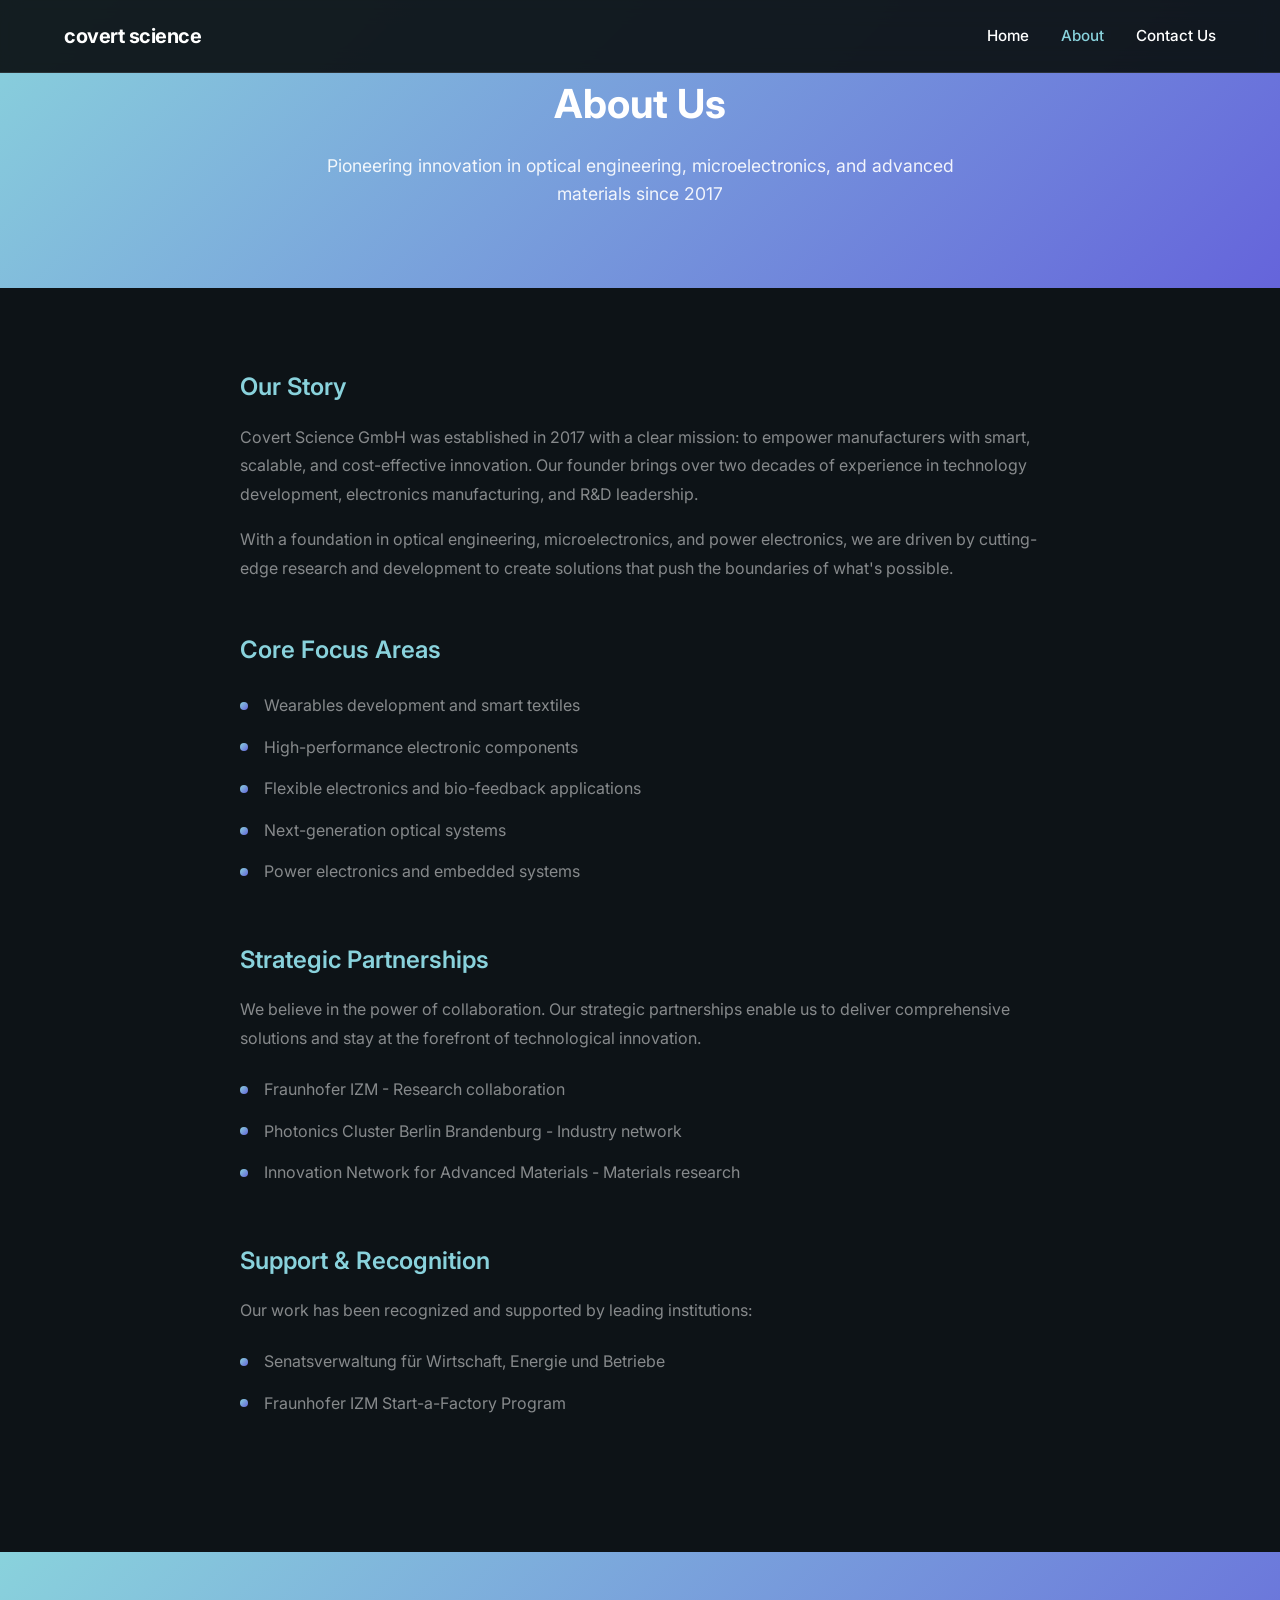
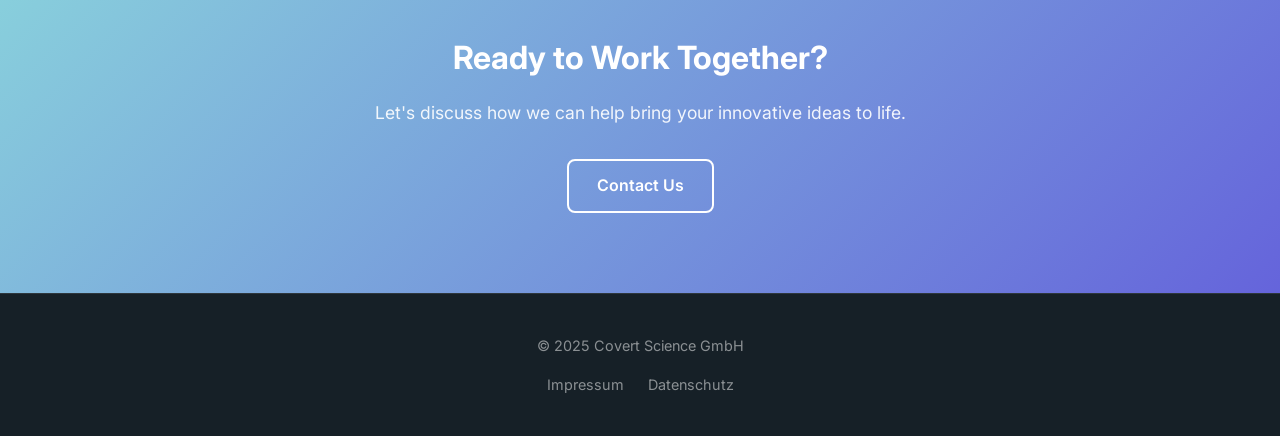
==== about-us.html @ 9d53fb8f "Initial commit: Covert Science static website Static HTML/CSS recreation of covert.science Framer si" ====
<!DOCTYPE html>
<html lang="en">
<head>
    <meta charset="UTF-8">
    <meta name="viewport" content="width=device-width, initial-scale=1.0">
    <title>About Us - Covert Science GmbH</title>
    <meta name="description" content="Learn about Covert Science GmbH - specialists in optical engineering, microelectronics, power electronics, and advanced materials research since 2017.">
    <link rel="icon" type="image/svg+xml" href="images/favicon.svg">
    <link rel="preconnect" href="https://fonts.googleapis.com">
    <link rel="preconnect" href="https://fonts.gstatic.com" crossorigin>
    <link href="https://fonts.googleapis.com/css2?family=Inter:wght@400;500;600;700&display=swap" rel="stylesheet">
    <link rel="stylesheet" href="css/style.css">
</head>
<body>
    <!-- Navigation -->
    <nav class="nav">
        <div class="nav-container">
            <a href="index.html" class="nav-logo">covert science</a>
            <button class="nav-toggle" aria-label="Toggle menu">
                <span></span>
                <span></span>
                <span></span>
            </button>
            <ul class="nav-links">
                <li><a href="index.html">Home</a></li>
                <li><a href="about-us.html" class="active">About</a></li>
                <li><a href="contact-us.html">Contact Us</a></li>
            </ul>
        </div>
    </nav>

    <!-- Hero Section -->
    <section class="about-hero page-header">
        <h1>About Us</h1>
        <p>Pioneering innovation in optical engineering, microelectronics, and advanced materials since 2017</p>
    </section>

    <!-- About Content -->
    <section class="section section-dark">
        <div class="container">
            <div class="about-content">
                <div class="about-section">
                    <h2>Our Story</h2>
                    <p>Covert Science GmbH was established in 2017 with a clear mission: to empower manufacturers with smart, scalable, and cost-effective innovation. Our founder brings over two decades of experience in technology development, electronics manufacturing, and R&D leadership.</p>
                    <p>With a foundation in optical engineering, microelectronics, and power electronics, we are driven by cutting-edge research and development to create solutions that push the boundaries of what's possible.</p>
                </div>

                <div class="about-section">
                    <h2>Core Focus Areas</h2>
                    <ul>
                        <li>Wearables development and smart textiles</li>
                        <li>High-performance electronic components</li>
                        <li>Flexible electronics and bio-feedback applications</li>
                        <li>Next-generation optical systems</li>
                        <li>Power electronics and embedded systems</li>
                    </ul>
                </div>

                <div class="about-section">
                    <h2>Strategic Partnerships</h2>
                    <p>We believe in the power of collaboration. Our strategic partnerships enable us to deliver comprehensive solutions and stay at the forefront of technological innovation.</p>
                    <ul>
                        <li>Fraunhofer IZM - Research collaboration</li>
                        <li>Photonics Cluster Berlin Brandenburg - Industry network</li>
                        <li>Innovation Network for Advanced Materials - Materials research</li>
                    </ul>
                </div>

                <div class="about-section">
                    <h2>Support & Recognition</h2>
                    <p>Our work has been recognized and supported by leading institutions:</p>
                    <ul>
                        <li>Senatsverwaltung für Wirtschaft, Energie und Betriebe</li>
                        <li>Fraunhofer IZM Start-a-Factory Program</li>
                    </ul>
                </div>
            </div>
        </div>
    </section>

    <!-- CTA Section -->
    <section class="cta">
        <div class="container">
            <h2>Ready to Work Together?</h2>
            <p>Let's discuss how we can help bring your innovative ideas to life.</p>
            <a href="contact-us.html" class="btn btn-outline">Contact Us</a>
        </div>
    </section>

    <!-- Footer -->
    <footer class="footer">
        <div class="footer-content">
            <p class="footer-copyright">&copy; 2025 Covert Science GmbH</p>
            <div class="footer-links">
                <a href="impressum.html">Impressum</a>
                <a href="datenschutz.html">Datenschutz</a>
            </div>
        </div>
    </footer>

    <script>
        // Mobile menu toggle
        document.querySelector('.nav-toggle').addEventListener('click', function() {
            document.querySelector('.nav-links').classList.toggle('active');
        });
    </script>
</body>
</html>
---- css/style.css ----
/* CSS Reset and Base Styles */
*, *::before, *::after {
    box-sizing: border-box;
    margin: 0;
    padding: 0;
}

:root {
    --bg-primary: #0d1317;
    --bg-card: #162027;
    --bg-input: #333a3d;
    --accent-cyan: #89d2dc;
    --accent-purple: #6564db;
    --accent-blue: #0099ff;
    --text-white: #ffffff;
    --text-muted: rgba(255, 255, 255, 0.5);
    --text-placeholder: #71828a;
    --gradient: linear-gradient(135deg, var(--accent-cyan) 0%, var(--accent-purple) 100%);
    --font-primary: 'Inter', -apple-system, BlinkMacSystemFont, 'Segoe UI', Roboto, sans-serif;
    --max-width: 1200px;
}

html {
    scroll-behavior: smooth;
}

body {
    font-family: var(--font-primary);
    background-color: var(--bg-primary);
    color: var(--text-white);
    line-height: 1.6;
    min-height: 100vh;
}

a {
    color: var(--accent-blue);
    text-decoration: none;
    transition: opacity 0.2s ease;
}

a:hover {
    opacity: 0.8;
}

img {
    max-width: 100%;
    height: auto;
    display: block;
}

/* Container */
.container {
    max-width: var(--max-width);
    margin: 0 auto;
    padding: 0 24px;
}

/* Navigation */
.nav {
    position: fixed;
    top: 0;
    left: 0;
    right: 0;
    z-index: 1000;
    background: rgba(13, 19, 23, 0.95);
    backdrop-filter: blur(10px);
    border-bottom: 1px solid rgba(255, 255, 255, 0.1);
}

.nav-container {
    max-width: var(--max-width);
    margin: 0 auto;
    padding: 0 24px;
    display: flex;
    justify-content: space-between;
    align-items: center;
    height: 72px;
}

.nav-logo {
    font-size: 1.25rem;
    font-weight: 700;
    color: var(--text-white);
    text-decoration: none;
    letter-spacing: -0.5px;
}

.nav-logo:hover {
    opacity: 1;
}

.nav-links {
    display: flex;
    gap: 32px;
    list-style: none;
}

.nav-links a {
    color: var(--text-white);
    font-size: 0.95rem;
    font-weight: 500;
    text-decoration: none;
    transition: color 0.2s ease;
}

.nav-links a:hover {
    color: var(--accent-cyan);
    opacity: 1;
}

.nav-links a.active {
    color: var(--accent-cyan);
}

/* Mobile Menu */
.nav-toggle {
    display: none;
    flex-direction: column;
    gap: 5px;
    background: none;
    border: none;
    cursor: pointer;
    padding: 5px;
}

.nav-toggle span {
    display: block;
    width: 24px;
    height: 2px;
    background: var(--text-white);
    transition: transform 0.3s ease;
}

/* Hero Section */
.hero {
    background: var(--gradient);
    padding: 160px 24px 80px;
    text-align: center;
    min-height: 500px;
    display: flex;
    align-items: center;
    justify-content: center;
}

.hero-content {
    max-width: 900px;
    margin: 0 auto;
}

.hero h1 {
    font-size: 3rem;
    font-weight: 700;
    line-height: 1.2;
    margin-bottom: 24px;
    color: var(--text-white);
}

.hero p {
    font-size: 1.25rem;
    color: rgba(255, 255, 255, 0.9);
    margin-bottom: 32px;
    max-width: 700px;
    margin-left: auto;
    margin-right: auto;
}

.btn {
    display: inline-block;
    padding: 12px 28px;
    font-size: 1rem;
    font-weight: 600;
    border-radius: 8px;
    cursor: pointer;
    transition: all 0.2s ease;
    text-decoration: none;
    border: none;
}

.btn-primary {
    background: var(--text-white);
    color: var(--bg-primary);
}

.btn-primary:hover {
    background: rgba(255, 255, 255, 0.9);
    transform: translateY(-2px);
    opacity: 1;
}

.btn-outline {
    background: transparent;
    color: var(--text-white);
    border: 2px solid var(--text-white);
}

.btn-outline:hover {
    background: var(--text-white);
    color: var(--bg-primary);
    opacity: 1;
}

/* Section Styling */
.section {
    padding: 80px 24px;
}

.section-dark {
    background: var(--bg-primary);
}

.section-card {
    background: var(--bg-card);
}

.section-title {
    font-size: 2.25rem;
    font-weight: 700;
    text-align: center;
    margin-bottom: 16px;
}

.section-subtitle {
    font-size: 1.1rem;
    color: var(--text-muted);
    text-align: center;
    max-width: 600px;
    margin: 0 auto 48px;
}

/* Services Grid */
.services-grid {
    display: grid;
    grid-template-columns: repeat(2, 1fr);
    gap: 24px;
    max-width: var(--max-width);
    margin: 0 auto;
}

.service-card {
    background: var(--bg-card);
    border-radius: 16px;
    overflow: hidden;
    transition: transform 0.3s ease, box-shadow 0.3s ease;
}

.service-card:hover {
    transform: translateY(-4px);
    box-shadow: 0 20px 40px rgba(0, 0, 0, 0.3);
}

.service-card-image {
    width: 100%;
    height: 200px;
    object-fit: cover;
}

.service-card-content {
    padding: 24px;
}

.service-card h3 {
    font-size: 1.25rem;
    font-weight: 600;
    margin-bottom: 12px;
    color: var(--text-white);
}

.service-card p {
    font-size: 0.95rem;
    color: var(--text-muted);
    line-height: 1.6;
}

/* CTA Section */
.cta {
    background: var(--gradient);
    padding: 80px 24px;
    text-align: center;
}

.cta h2 {
    font-size: 2rem;
    font-weight: 700;
    margin-bottom: 16px;
    color: var(--text-white);
}

.cta p {
    font-size: 1.1rem;
    color: rgba(255, 255, 255, 0.9);
    max-width: 600px;
    margin: 0 auto 32px;
}

/* About Page */
.about-hero {
    background: var(--gradient);
    padding: 160px 24px 80px;
    text-align: center;
}

.about-hero h1 {
    font-size: 2.5rem;
    font-weight: 700;
    margin-bottom: 16px;
}

.about-hero p {
    font-size: 1.1rem;
    color: rgba(255, 255, 255, 0.9);
    max-width: 700px;
    margin: 0 auto;
}

.about-content {
    max-width: 800px;
    margin: 0 auto;
}

.about-section {
    margin-bottom: 48px;
}

.about-section h2 {
    font-size: 1.5rem;
    font-weight: 600;
    margin-bottom: 16px;
    color: var(--accent-cyan);
}

.about-section p {
    font-size: 1rem;
    color: var(--text-muted);
    line-height: 1.8;
    margin-bottom: 16px;
}

.about-section ul {
    list-style: none;
    padding: 0;
}

.about-section li {
    font-size: 1rem;
    color: var(--text-muted);
    padding: 8px 0;
    padding-left: 24px;
    position: relative;
}

.about-section li::before {
    content: '';
    position: absolute;
    left: 0;
    top: 50%;
    transform: translateY(-50%);
    width: 8px;
    height: 8px;
    background: var(--gradient);
    border-radius: 50%;
}

/* Contact Page */
.contact-hero {
    background: var(--gradient);
    padding: 160px 24px 80px;
    text-align: center;
}

.contact-hero h1 {
    font-size: 2.5rem;
    font-weight: 700;
    margin-bottom: 16px;
}

.contact-hero p {
    font-size: 1.1rem;
    color: rgba(255, 255, 255, 0.9);
}

.contact-form-container {
    max-width: 600px;
    margin: 0 auto;
}

.form-group {
    margin-bottom: 24px;
}

.form-group label {
    display: block;
    font-size: 0.9rem;
    font-weight: 500;
    margin-bottom: 8px;
    color: var(--text-white);
}

.form-group input,
.form-group textarea {
    width: 100%;
    padding: 12px 16px;
    font-size: 1rem;
    font-family: var(--font-primary);
    background: var(--bg-input);
    border: 2px solid transparent;
    border-radius: 8px;
    color: var(--text-white);
    transition: border-color 0.2s ease;
}

.form-group input::placeholder,
.form-group textarea::placeholder {
    color: var(--text-placeholder);
}

.form-group input:focus,
.form-group textarea:focus {
    outline: none;
    border-color: var(--accent-blue);
}

.form-group textarea {
    min-height: 150px;
    resize: vertical;
}

.form-submit {
    text-align: center;
}

.form-submit .btn {
    min-width: 240px;
    height: 50px;
}

/* Legal Pages */
.legal-hero {
    background: var(--gradient);
    padding: 160px 24px 60px;
    text-align: center;
}

.legal-hero h1 {
    font-size: 2.5rem;
    font-weight: 700;
}

.legal-content {
    max-width: 800px;
    margin: 0 auto;
}

.legal-content h2 {
    font-size: 1.5rem;
    font-weight: 600;
    margin-top: 40px;
    margin-bottom: 16px;
    color: var(--accent-cyan);
}

.legal-content h3 {
    font-size: 1.25rem;
    font-weight: 600;
    margin-top: 32px;
    margin-bottom: 12px;
    color: var(--text-white);
}

.legal-content p {
    font-size: 1rem;
    color: var(--text-muted);
    line-height: 1.8;
    margin-bottom: 16px;
}

.legal-content ul {
    list-style: disc;
    padding-left: 24px;
    margin-bottom: 16px;
}

.legal-content li {
    font-size: 1rem;
    color: var(--text-muted);
    line-height: 1.8;
    margin-bottom: 8px;
}

.legal-content a {
    color: var(--accent-blue);
    text-decoration: underline;
}

/* Footer */
.footer {
    background: var(--bg-card);
    padding: 40px 24px;
    text-align: center;
    border-top: 1px solid rgba(255, 255, 255, 0.1);
}

.footer-content {
    max-width: var(--max-width);
    margin: 0 auto;
}

.footer-copyright {
    font-size: 0.9rem;
    color: var(--text-muted);
    margin-bottom: 16px;
}

.footer-links {
    display: flex;
    justify-content: center;
    gap: 24px;
}

.footer-links a {
    font-size: 0.9rem;
    color: var(--text-muted);
    text-decoration: none;
    transition: color 0.2s ease;
}

.footer-links a:hover {
    color: var(--text-white);
    opacity: 1;
}

/* Page Header (for inner pages) */
.page-header {
    padding-top: 72px;
}

/* Responsive Design */
@media (max-width: 1024px) {
    .hero h1 {
        font-size: 2.5rem;
    }

    .services-grid {
        gap: 20px;
    }

    .section-title {
        font-size: 2rem;
    }
}

@media (max-width: 768px) {
    .nav-links {
        display: none;
        position: absolute;
        top: 72px;
        left: 0;
        right: 0;
        background: rgba(13, 19, 23, 0.98);
        flex-direction: column;
        padding: 24px;
        gap: 16px;
        border-bottom: 1px solid rgba(255, 255, 255, 0.1);
    }

    .nav-links.active {
        display: flex;
    }

    .nav-toggle {
        display: flex;
    }

    .hero {
        padding: 140px 20px 60px;
        min-height: auto;
    }

    .hero h1 {
        font-size: 2rem;
    }

    .hero p {
        font-size: 1rem;
    }

    .section {
        padding: 60px 20px;
    }

    .section-title {
        font-size: 1.75rem;
    }

    .services-grid {
        grid-template-columns: 1fr;
        gap: 16px;
    }

    .service-card-image {
        height: 180px;
    }

    .cta h2 {
        font-size: 1.5rem;
    }

    .about-hero h1,
    .contact-hero h1,
    .legal-hero h1 {
        font-size: 2rem;
    }

    .footer-links {
        flex-direction: column;
        gap: 12px;
    }
}

@media (max-width: 480px) {
    .nav-container {
        padding: 0 16px;
    }

    .hero h1 {
        font-size: 1.75rem;
    }

    .btn {
        padding: 10px 24px;
        font-size: 0.95rem;
    }

    .service-card-content {
        padding: 20px;
    }

    .service-card h3 {
        font-size: 1.1rem;
    }
}
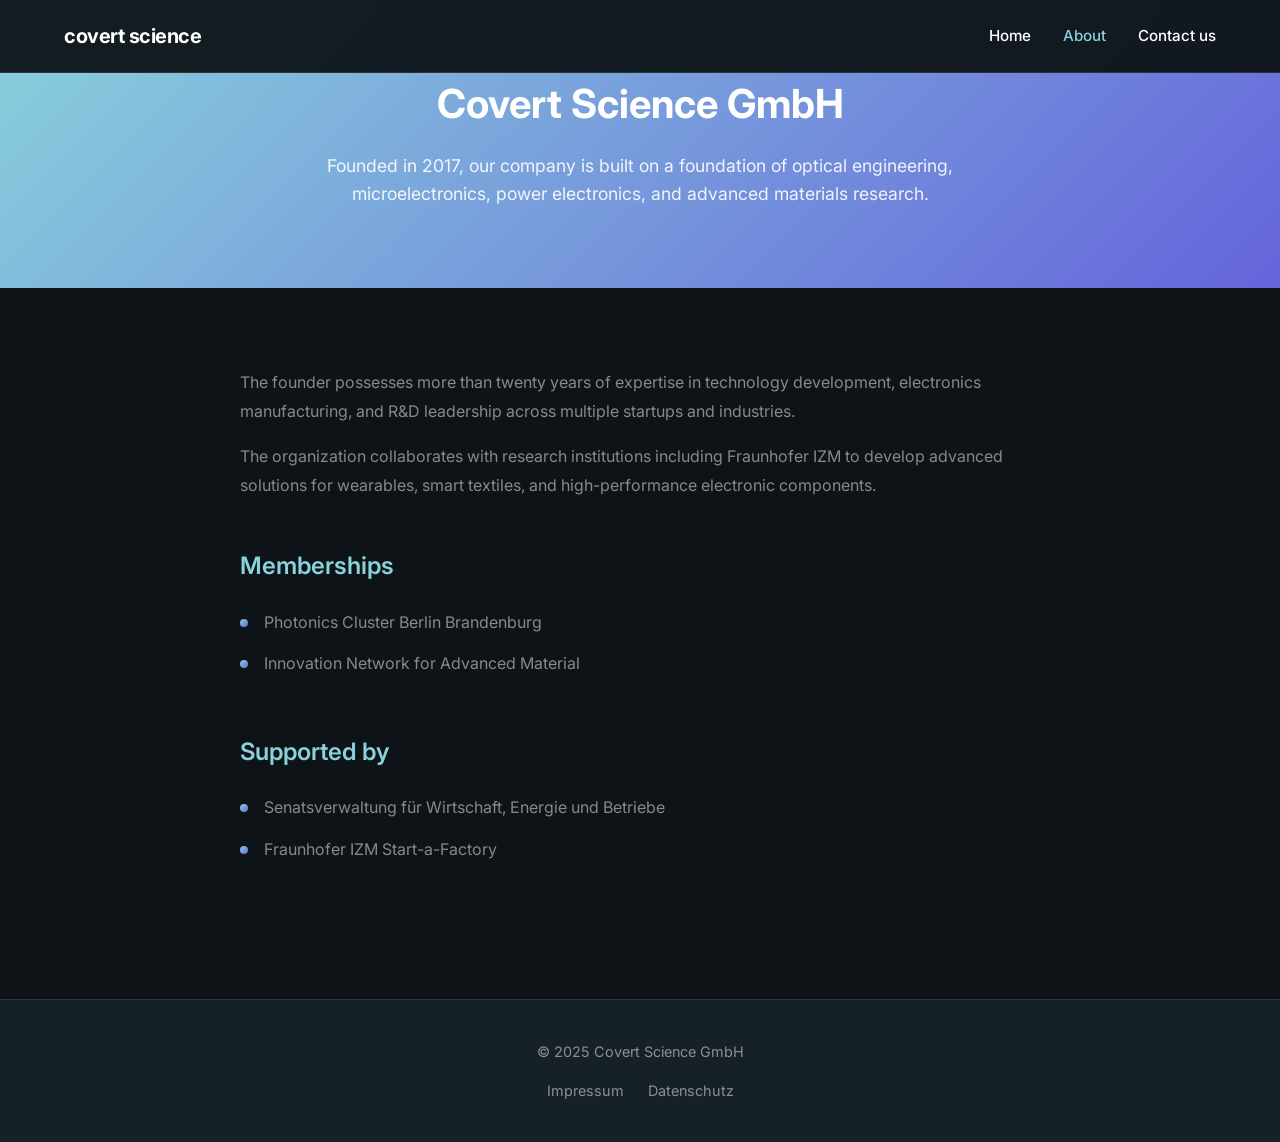
==== commit 9d7bcb42: "Fix content to match original covert.science site - Add "covert science" brand text to hero section " ====
--- a/about-us.html
+++ b/about-us.html
@@ -24,15 +24,15 @@
             <ul class="nav-links">
                 <li><a href="index.html">Home</a></li>
                 <li><a href="about-us.html" class="active">About</a></li>
-                <li><a href="contact-us.html">Contact Us</a></li>
+                <li><a href="contact-us.html">Contact us</a></li>
             </ul>
         </div>
     </nav>
 
     <!-- Hero Section -->
     <section class="about-hero page-header">
-        <h1>About Us</h1>
-        <p>Pioneering innovation in optical engineering, microelectronics, and advanced materials since 2017</p>
+        <h1>Covert Science GmbH</h1>
+        <p>Founded in 2017, our company is built on a foundation of optical engineering, microelectronics, power electronics, and advanced materials research.</p>
     </section>
 
     <!-- About Content -->
@@ -40,50 +40,26 @@
         <div class="container">
             <div class="about-content">
                 <div class="about-section">
-                    <h2>Our Story</h2>
-                    <p>Covert Science GmbH was established in 2017 with a clear mission: to empower manufacturers with smart, scalable, and cost-effective innovation. Our founder brings over two decades of experience in technology development, electronics manufacturing, and R&D leadership.</p>
-                    <p>With a foundation in optical engineering, microelectronics, and power electronics, we are driven by cutting-edge research and development to create solutions that push the boundaries of what's possible.</p>
+                    <p>The founder possesses more than twenty years of expertise in technology development, electronics manufacturing, and R&D leadership across multiple startups and industries.</p>
+                    <p>The organization collaborates with research institutions including Fraunhofer IZM to develop advanced solutions for wearables, smart textiles, and high-performance electronic components.</p>
                 </div>
 
                 <div class="about-section">
-                    <h2>Core Focus Areas</h2>
+                    <h2>Memberships</h2>
                     <ul>
-                        <li>Wearables development and smart textiles</li>
-                        <li>High-performance electronic components</li>
-                        <li>Flexible electronics and bio-feedback applications</li>
-                        <li>Next-generation optical systems</li>
-                        <li>Power electronics and embedded systems</li>
+                        <li>Photonics Cluster Berlin Brandenburg</li>
+                        <li>Innovation Network for Advanced Material</li>
                     </ul>
                 </div>
 
                 <div class="about-section">
-                    <h2>Strategic Partnerships</h2>
-                    <p>We believe in the power of collaboration. Our strategic partnerships enable us to deliver comprehensive solutions and stay at the forefront of technological innovation.</p>
-                    <ul>
-                        <li>Fraunhofer IZM - Research collaboration</li>
-                        <li>Photonics Cluster Berlin Brandenburg - Industry network</li>
-                        <li>Innovation Network for Advanced Materials - Materials research</li>
-                    </ul>
-                </div>
-
-                <div class="about-section">
-                    <h2>Support & Recognition</h2>
-                    <p>Our work has been recognized and supported by leading institutions:</p>
+                    <h2>Supported by</h2>
                     <ul>
                         <li>Senatsverwaltung für Wirtschaft, Energie und Betriebe</li>
-                        <li>Fraunhofer IZM Start-a-Factory Program</li>
+                        <li>Fraunhofer IZM Start-a-Factory</li>
                     </ul>
                 </div>
             </div>
-        </div>
-    </section>
-
-    <!-- CTA Section -->
-    <section class="cta">
-        <div class="container">
-            <h2>Ready to Work Together?</h2>
-            <p>Let's discuss how we can help bring your innovative ideas to life.</p>
-            <a href="contact-us.html" class="btn btn-outline">Contact Us</a>
         </div>
     </section>
 
--- a/css/style.css
+++ b/css/style.css
@@ -147,6 +147,14 @@
     margin: 0 auto;
 }
 
+.hero-brand {
+    font-size: 1.5rem;
+    font-weight: 500;
+    color: var(--text-white);
+    margin-bottom: 16px;
+    letter-spacing: -0.5px;
+}
+
 .hero h1 {
     font-size: 3rem;
     font-weight: 700;
@@ -290,6 +298,15 @@
     color: rgba(255, 255, 255, 0.9);
     max-width: 600px;
     margin: 0 auto 32px;
+}
+
+.cta-text {
+    font-size: 1.5rem;
+    font-weight: 500;
+    color: var(--text-white);
+    max-width: 700px;
+    margin: 0 auto 32px;
+    line-height: 1.4;
 }
 
 /* About Page */
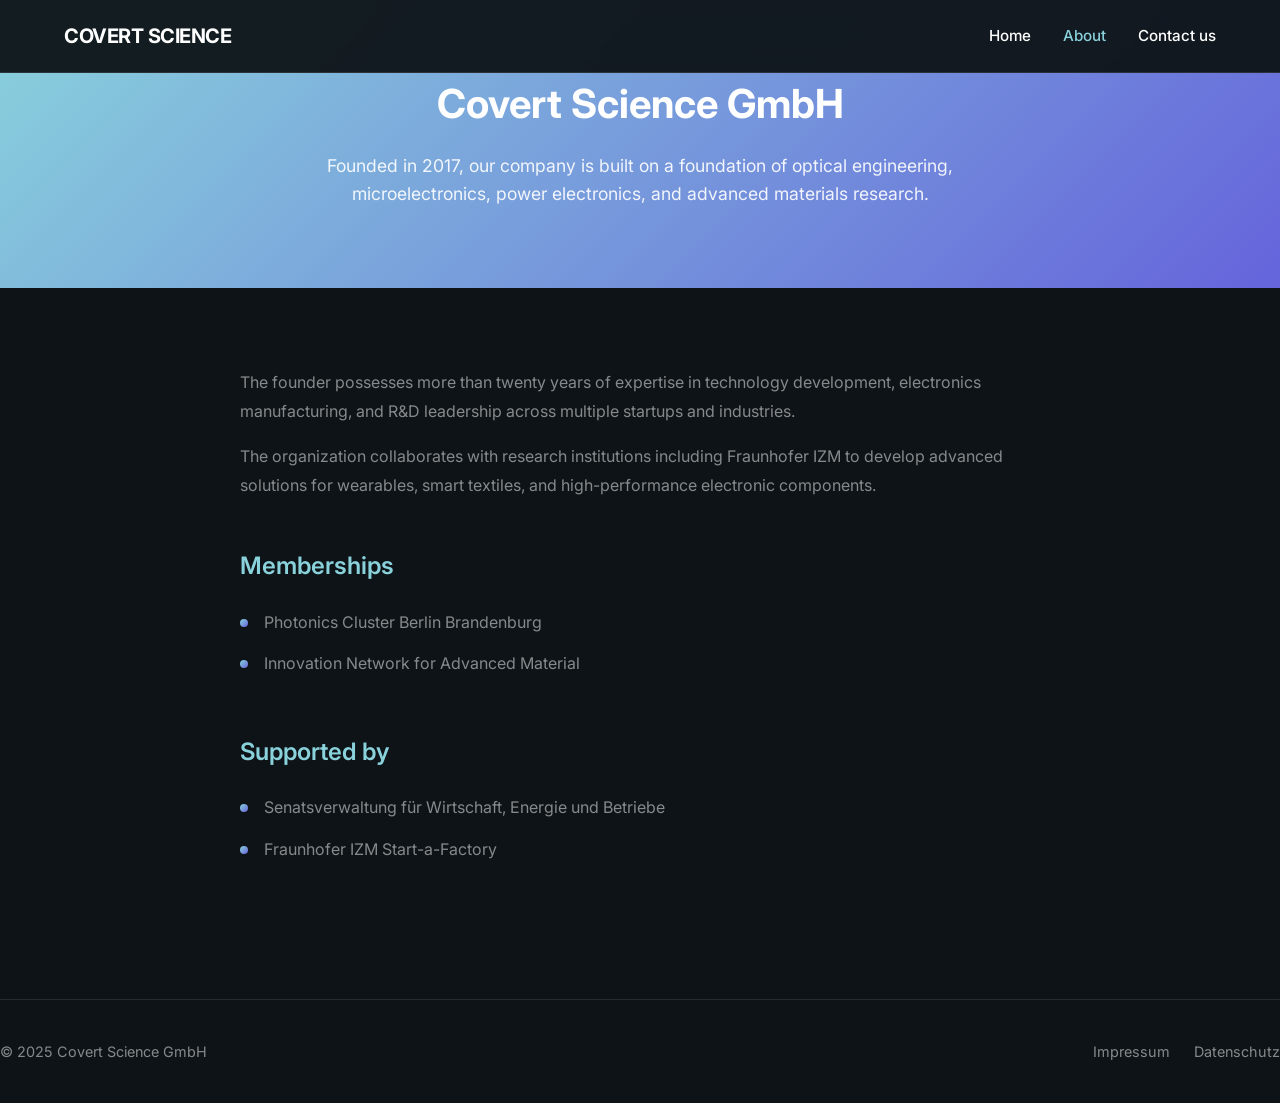
==== commit 9a8e2c7a: "Fix alignment and add social icons to footer - Consistent left-edge alignment using container with 1" ====
--- a/about-us.html
+++ b/about-us.html
@@ -8,14 +8,14 @@
     <link rel="icon" type="image/svg+xml" href="images/favicon.svg">
     <link rel="preconnect" href="https://fonts.googleapis.com">
     <link rel="preconnect" href="https://fonts.gstatic.com" crossorigin>
-    <link href="https://fonts.googleapis.com/css2?family=Inter:wght@400;500;600;700&display=swap" rel="stylesheet">
+    <link href="https://fonts.googleapis.com/css2?family=Inter:wght@400;500;600;700&family=Staatliches&display=swap" rel="stylesheet">
     <link rel="stylesheet" href="css/style.css">
 </head>
 <body>
     <!-- Navigation -->
-    <nav class="nav">
+    <nav class="nav nav-fixed">
         <div class="nav-container">
-            <a href="index.html" class="nav-logo">covert science</a>
+            <a href="index.html" class="nav-logo">COVERT SCIENCE</a>
             <button class="nav-toggle" aria-label="Toggle menu">
                 <span></span>
                 <span></span>
--- a/css/style.css
+++ b/css/style.css
@@ -17,6 +17,7 @@
     --text-placeholder: #71828a;
     --gradient: linear-gradient(135deg, var(--accent-cyan) 0%, var(--accent-purple) 100%);
     --font-primary: 'Inter', -apple-system, BlinkMacSystemFont, 'Segoe UI', Roboto, sans-serif;
+    --font-display: 'Staatliches', cursive;
     --max-width: 1200px;
 }
 
@@ -52,16 +53,34 @@
 .container {
     max-width: var(--max-width);
     margin: 0 auto;
-    padding: 0 24px;
-}
-
-/* Navigation */
+    padding: 0 100px;
+}
+
+@media (max-width: 1024px) {
+    .container {
+        padding: 0 60px;
+    }
+}
+
+@media (max-width: 768px) {
+    .container {
+        padding: 0 24px;
+    }
+}
+
+/* Navigation - Homepage */
 .nav {
-    position: fixed;
+    position: absolute;
     top: 0;
     left: 0;
     right: 0;
     z-index: 1000;
+    background: transparent;
+}
+
+/* Navigation - Inner pages (fixed with background) */
+.nav-fixed {
+    position: fixed;
     background: rgba(13, 19, 23, 0.95);
     backdrop-filter: blur(10px);
     border-bottom: 1px solid rgba(255, 255, 255, 0.1);
@@ -133,43 +152,39 @@
 
 /* Hero Section */
 .hero {
-    background: var(--gradient);
-    padding: 160px 24px 80px;
-    text-align: center;
-    min-height: 500px;
+    background: linear-gradient(45deg, var(--accent-cyan) 0%, var(--accent-purple) 100%);
+    min-height: 400px;
+    padding-top: 100px;
     display: flex;
-    align-items: center;
-    justify-content: center;
-}
-
-.hero-content {
-    max-width: 900px;
-    margin: 0 auto;
-}
-
-.hero-brand {
-    font-size: 1.5rem;
-    font-weight: 500;
-    color: var(--text-white);
-    margin-bottom: 16px;
-    letter-spacing: -0.5px;
-}
-
-.hero h1 {
-    font-size: 3rem;
-    font-weight: 700;
-    line-height: 1.2;
-    margin-bottom: 24px;
-    color: var(--text-white);
-}
-
-.hero p {
-    font-size: 1.25rem;
-    color: rgba(255, 255, 255, 0.9);
-    margin-bottom: 32px;
-    max-width: 700px;
-    margin-left: auto;
-    margin-right: auto;
+    align-items: flex-end;
+}
+
+.hero .container {
+    padding-bottom: 60px;
+}
+
+.hero-headline {
+    font-family: var(--font-display);
+    font-size: 3.5rem;
+    font-weight: 400;
+    line-height: 1.1;
+    color: #1a1a2e;
+    max-width: 600px;
+    text-transform: uppercase;
+    letter-spacing: 1px;
+}
+
+/* Description Section */
+.description-section {
+    background: var(--bg-primary);
+    padding: 60px 0 80px;
+}
+
+.description-text {
+    font-size: 1rem;
+    color: var(--text-muted);
+    line-height: 1.8;
+    max-width: 500px;
 }
 
 .btn {
@@ -209,7 +224,7 @@
 
 /* Section Styling */
 .section {
-    padding: 80px 24px;
+    padding: 80px 0;
 }
 
 .section-dark {
@@ -235,78 +250,87 @@
     margin: 0 auto 48px;
 }
 
-/* Services Grid */
+/* Services Section */
+.services-heading {
+    font-family: var(--font-display);
+    font-size: 2rem;
+    font-weight: 400;
+    text-transform: uppercase;
+    letter-spacing: 2px;
+    margin-bottom: 32px;
+    color: var(--text-white);
+}
+
 .services-grid {
     display: grid;
     grid-template-columns: repeat(2, 1fr);
     gap: 24px;
-    max-width: var(--max-width);
-    margin: 0 auto;
 }
 
 .service-card {
     background: var(--bg-card);
     border-radius: 16px;
     overflow: hidden;
-    transition: transform 0.3s ease, box-shadow 0.3s ease;
-}
-
-.service-card:hover {
-    transform: translateY(-4px);
-    box-shadow: 0 20px 40px rgba(0, 0, 0, 0.3);
+    display: flex;
+    flex-direction: column;
+}
+
+.service-card-content {
+    padding: 24px 24px 16px;
 }
 
 .service-card-image {
-    width: 100%;
-    height: 200px;
+    width: calc(100% - 48px);
+    height: 180px;
     object-fit: cover;
-}
-
-.service-card-content {
-    padding: 24px;
+    border-radius: 8px;
+    margin: 0 24px 24px;
 }
 
 .service-card h3 {
-    font-size: 1.25rem;
-    font-weight: 600;
-    margin-bottom: 12px;
+    font-family: var(--font-display);
+    font-size: 1.1rem;
+    font-weight: 400;
+    text-transform: uppercase;
+    letter-spacing: 1px;
+    margin-bottom: 8px;
     color: var(--text-white);
 }
 
 .service-card p {
-    font-size: 0.95rem;
-    color: var(--text-muted);
-    line-height: 1.6;
+    font-size: 0.9rem;
+    color: var(--text-muted);
+    line-height: 1.5;
 }
 
 /* CTA Section */
 .cta {
-    background: var(--gradient);
-    padding: 80px 24px;
-    text-align: center;
-}
-
-.cta h2 {
-    font-size: 2rem;
-    font-weight: 700;
-    margin-bottom: 16px;
-    color: var(--text-white);
-}
-
-.cta p {
-    font-size: 1.1rem;
-    color: rgba(255, 255, 255, 0.9);
+    background: var(--bg-primary);
+    padding: 80px 0;
+}
+
+.cta-text {
+    font-family: var(--font-display);
+    font-size: 2.5rem;
+    font-weight: 400;
+    text-transform: uppercase;
+    letter-spacing: 1px;
+    line-height: 1.2;
+    color: var(--accent-cyan);
+    margin-bottom: 32px;
     max-width: 600px;
-    margin: 0 auto 32px;
-}
-
-.cta-text {
-    font-size: 1.5rem;
-    font-weight: 500;
-    color: var(--text-white);
-    max-width: 700px;
-    margin: 0 auto 32px;
-    line-height: 1.4;
+}
+
+.cta .btn {
+    background: transparent;
+    color: var(--text-white);
+    border: 1px solid var(--text-white);
+    padding: 12px 24px;
+}
+
+.cta .btn:hover {
+    background: var(--text-white);
+    color: var(--bg-primary);
 }
 
 /* About Page */
@@ -510,26 +534,30 @@
 
 /* Footer */
 .footer {
-    background: var(--bg-card);
-    padding: 40px 24px;
-    text-align: center;
+    background: var(--bg-primary);
+    padding: 40px 0;
     border-top: 1px solid rgba(255, 255, 255, 0.1);
 }
 
 .footer-content {
-    max-width: var(--max-width);
-    margin: 0 auto;
+    display: flex;
+    justify-content: space-between;
+    align-items: center;
+}
+
+.footer-left {
+    display: flex;
+    align-items: center;
+    gap: 32px;
 }
 
 .footer-copyright {
     font-size: 0.9rem;
     color: var(--text-muted);
-    margin-bottom: 16px;
 }
 
 .footer-links {
     display: flex;
-    justify-content: center;
     gap: 24px;
 }
 
@@ -542,7 +570,20 @@
 
 .footer-links a:hover {
     color: var(--text-white);
-    opacity: 1;
+}
+
+.footer-social {
+    display: flex;
+    gap: 16px;
+}
+
+.footer-social a {
+    color: var(--text-white);
+    transition: opacity 0.2s ease;
+}
+
+.footer-social a:hover {
+    opacity: 0.7;
 }
 
 /* Page Header (for inner pages) */
@@ -552,15 +593,15 @@
 
 /* Responsive Design */
 @media (max-width: 1024px) {
-    .hero h1 {
-        font-size: 2.5rem;
+    .hero-headline {
+        font-size: 2.75rem;
     }
 
     .services-grid {
         gap: 20px;
     }
 
-    .section-title {
+    .cta-text {
         font-size: 2rem;
     }
 }
@@ -588,24 +629,28 @@
     }
 
     .hero {
-        padding: 140px 20px 60px;
-        min-height: auto;
-    }
-
-    .hero h1 {
+        min-height: 280px;
+        padding-top: 80px;
+    }
+
+    .hero .container {
+        padding-bottom: 40px;
+    }
+
+    .hero-headline {
         font-size: 2rem;
     }
 
-    .hero p {
-        font-size: 1rem;
+    .description-section {
+        padding: 40px 0 60px;
     }
 
     .section {
-        padding: 60px 20px;
-    }
-
-    .section-title {
-        font-size: 1.75rem;
+        padding: 60px 0;
+    }
+
+    .services-heading {
+        font-size: 1.5rem;
     }
 
     .services-grid {
@@ -614,10 +659,16 @@
     }
 
     .service-card-image {
-        height: 180px;
-    }
-
-    .cta h2 {
+        height: 160px;
+        margin: 0 16px 16px;
+        width: calc(100% - 32px);
+    }
+
+    .service-card-content {
+        padding: 16px 16px 8px;
+    }
+
+    .cta-text {
         font-size: 1.5rem;
     }
 
@@ -627,9 +678,23 @@
         font-size: 2rem;
     }
 
+    .footer-content {
+        flex-direction: column;
+        gap: 24px;
+        text-align: center;
+    }
+
+    .footer-left {
+        flex-direction: column;
+        gap: 16px;
+    }
+
     .footer-links {
-        flex-direction: column;
-        gap: 12px;
+        justify-content: center;
+    }
+
+    .footer-social {
+        justify-content: center;
     }
 }
 
@@ -638,20 +703,25 @@
         padding: 0 16px;
     }
 
-    .hero h1 {
-        font-size: 1.75rem;
+    .hero {
+        min-height: 220px;
+        padding-top: 70px;
+    }
+
+    .hero .container {
+        padding-bottom: 30px;
+    }
+
+    .hero-headline {
+        font-size: 1.5rem;
+    }
+
+    .cta-text {
+        font-size: 1.25rem;
     }
 
     .btn {
         padding: 10px 24px;
         font-size: 0.95rem;
     }
-
-    .service-card-content {
-        padding: 20px;
-    }
-
-    .service-card h3 {
-        font-size: 1.1rem;
-    }
-}
+}
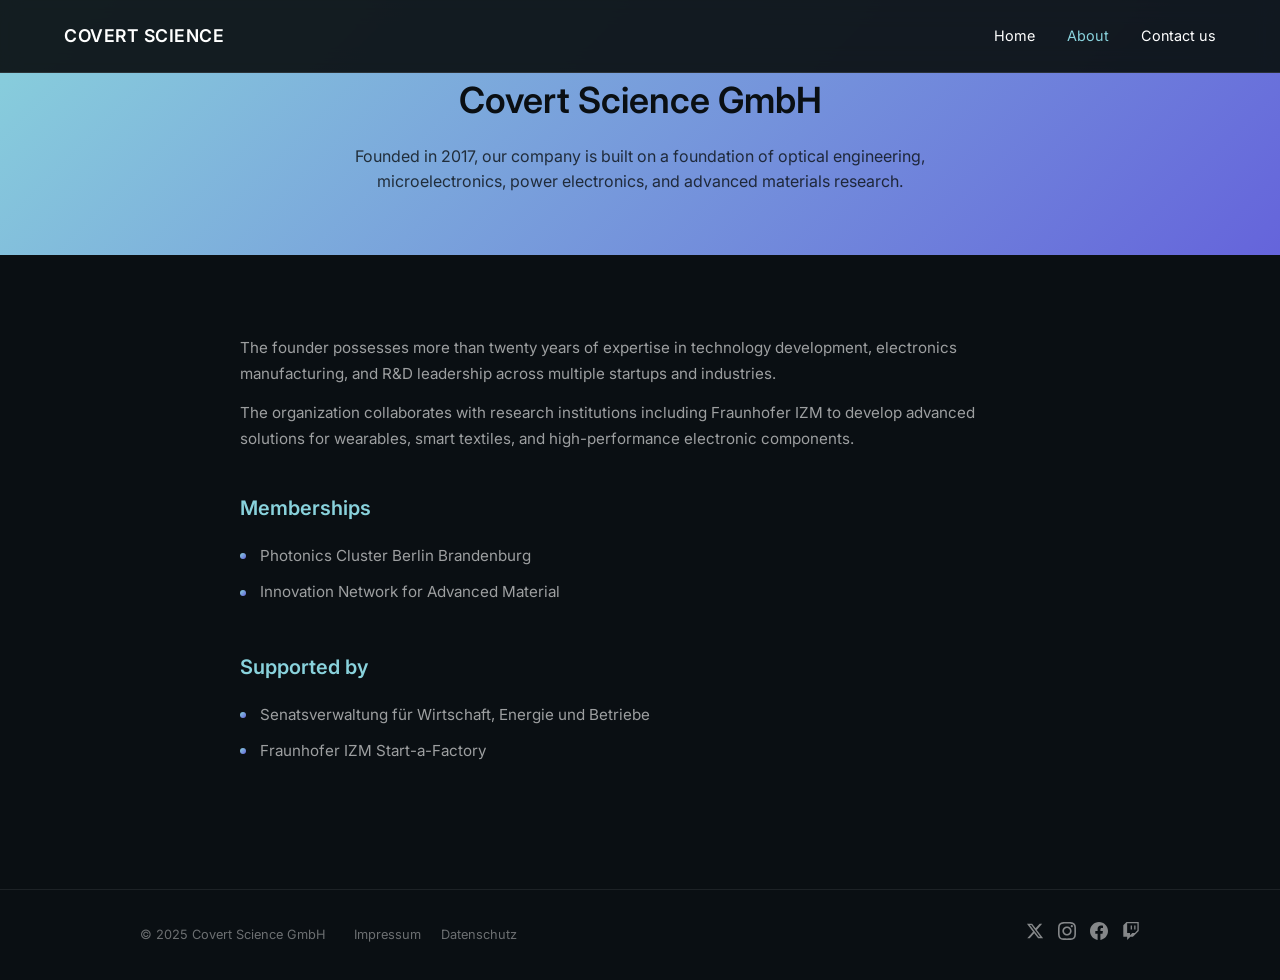
==== commit fe6ad04d: "Fix visual differences based on Gemini Flash analysis - Darken background colors to match original (" ====
--- a/about-us.html
+++ b/about-us.html
@@ -65,11 +65,21 @@
 
     <!-- Footer -->
     <footer class="footer">
-        <div class="footer-content">
-            <p class="footer-copyright">&copy; 2025 Covert Science GmbH</p>
-            <div class="footer-links">
-                <a href="impressum.html">Impressum</a>
-                <a href="datenschutz.html">Datenschutz</a>
+        <div class="container">
+            <div class="footer-content">
+                <div class="footer-left">
+                    <p class="footer-copyright">&copy; 2025 Covert Science GmbH</p>
+                    <div class="footer-links">
+                        <a href="impressum.html">Impressum</a>
+                        <a href="datenschutz.html">Datenschutz</a>
+                    </div>
+                </div>
+                <div class="footer-social">
+                    <a href="#" aria-label="Twitter"><svg width="20" height="20" fill="currentColor" viewBox="0 0 24 24"><path d="M18.244 2.25h3.308l-7.227 8.26 8.502 11.24H16.17l-5.214-6.817L4.99 21.75H1.68l7.73-8.835L1.254 2.25H8.08l4.713 6.231zm-1.161 17.52h1.833L7.084 4.126H5.117z"/></svg></a>
+                    <a href="#" aria-label="Instagram"><svg width="20" height="20" fill="currentColor" viewBox="0 0 24 24"><path d="M12 2.163c3.204 0 3.584.012 4.85.07 3.252.148 4.771 1.691 4.919 4.919.058 1.265.069 1.645.069 4.849 0 3.205-.012 3.584-.069 4.849-.149 3.225-1.664 4.771-4.919 4.919-1.266.058-1.644.07-4.85.07-3.204 0-3.584-.012-4.849-.07-3.26-.149-4.771-1.699-4.919-4.92-.058-1.265-.07-1.644-.07-4.849 0-3.204.013-3.583.07-4.849.149-3.227 1.664-4.771 4.919-4.919 1.266-.057 1.645-.069 4.849-.069zm0-2.163c-3.259 0-3.667.014-4.947.072-4.358.2-6.78 2.618-6.98 6.98-.059 1.281-.073 1.689-.073 4.948 0 3.259.014 3.668.072 4.948.2 4.358 2.618 6.78 6.98 6.98 1.281.058 1.689.072 4.948.072 3.259 0 3.668-.014 4.948-.072 4.354-.2 6.782-2.618 6.979-6.98.059-1.28.073-1.689.073-4.948 0-3.259-.014-3.667-.072-4.947-.196-4.354-2.617-6.78-6.979-6.98-1.281-.059-1.69-.073-4.949-.073zm0 5.838c-3.403 0-6.162 2.759-6.162 6.162s2.759 6.163 6.162 6.163 6.162-2.759 6.162-6.163c0-3.403-2.759-6.162-6.162-6.162zm0 10.162c-2.209 0-4-1.79-4-4 0-2.209 1.791-4 4-4s4 1.791 4 4c0 2.21-1.791 4-4 4zm6.406-11.845c-.796 0-1.441.645-1.441 1.44s.645 1.44 1.441 1.44c.795 0 1.439-.645 1.439-1.44s-.644-1.44-1.439-1.44z"/></svg></a>
+                    <a href="#" aria-label="Facebook"><svg width="20" height="20" fill="currentColor" viewBox="0 0 24 24"><path d="M24 12.073c0-6.627-5.373-12-12-12s-12 5.373-12 12c0 5.99 4.388 10.954 10.125 11.854v-8.385H7.078v-3.47h3.047V9.43c0-3.007 1.792-4.669 4.533-4.669 1.312 0 2.686.235 2.686.235v2.953H15.83c-1.491 0-1.956.925-1.956 1.874v2.25h3.328l-.532 3.47h-2.796v8.385C19.612 23.027 24 18.062 24 12.073z"/></svg></a>
+                    <a href="#" aria-label="Twitch"><svg width="20" height="20" fill="currentColor" viewBox="0 0 24 24"><path d="M11.571 4.714h1.715v5.143H11.57zm4.715 0H18v5.143h-1.714zM6 0L1.714 4.286v15.428h5.143V24l4.286-4.286h3.428L22.286 12V0zm14.571 11.143l-3.428 3.428h-3.429l-3 3v-3H6.857V1.714h13.714Z"/></svg></a>
+                </div>
             </div>
         </div>
     </footer>
--- a/css/style.css
+++ b/css/style.css
@@ -6,15 +6,15 @@
 }
 
 :root {
-    --bg-primary: #0d1317;
-    --bg-card: #162027;
-    --bg-input: #333a3d;
+    --bg-primary: #0a0f13;
+    --bg-card: #131a1f;
+    --bg-input: #1a2228;
     --accent-cyan: #89d2dc;
     --accent-purple: #6564db;
     --accent-blue: #0099ff;
     --text-white: #ffffff;
-    --text-muted: rgba(255, 255, 255, 0.5);
-    --text-placeholder: #71828a;
+    --text-muted: rgba(255, 255, 255, 0.6);
+    --text-placeholder: #4a5568;
     --gradient: linear-gradient(135deg, var(--accent-cyan) 0%, var(--accent-purple) 100%);
     --font-primary: 'Inter', -apple-system, BlinkMacSystemFont, 'Segoe UI', Roboto, sans-serif;
     --font-display: 'Staatliches', cursive;
@@ -97,11 +97,11 @@
 }
 
 .nav-logo {
-    font-size: 1.25rem;
-    font-weight: 700;
+    font-size: 1.1rem;
+    font-weight: 600;
     color: var(--text-white);
     text-decoration: none;
-    letter-spacing: -0.5px;
+    letter-spacing: 0.5px;
 }
 
 .nav-logo:hover {
@@ -116,8 +116,8 @@
 
 .nav-links a {
     color: var(--text-white);
-    font-size: 0.95rem;
-    font-weight: 500;
+    font-size: 0.9rem;
+    font-weight: 400;
     text-decoration: none;
     transition: color 0.2s ease;
 }
@@ -165,13 +165,13 @@
 
 .hero-headline {
     font-family: var(--font-display);
-    font-size: 3.5rem;
+    font-size: 3rem;
     font-weight: 400;
-    line-height: 1.1;
-    color: #1a1a2e;
-    max-width: 600px;
+    line-height: 1.05;
+    color: #0a0f13;
+    max-width: 580px;
     text-transform: uppercase;
-    letter-spacing: 1px;
+    letter-spacing: 0.5px;
 }
 
 /* Description Section */
@@ -181,22 +181,23 @@
 }
 
 .description-text {
-    font-size: 1rem;
+    font-size: 0.95rem;
     color: var(--text-muted);
-    line-height: 1.8;
-    max-width: 500px;
+    line-height: 1.7;
+    max-width: 480px;
 }
 
 .btn {
     display: inline-block;
-    padding: 12px 28px;
-    font-size: 1rem;
-    font-weight: 600;
-    border-radius: 8px;
+    padding: 14px 32px;
+    font-size: 0.9rem;
+    font-weight: 500;
+    border-radius: 4px;
     cursor: pointer;
     transition: all 0.2s ease;
     text-decoration: none;
     border: none;
+    letter-spacing: 0.5px;
 }
 
 .btn-primary {
@@ -253,11 +254,11 @@
 /* Services Section */
 .services-heading {
     font-family: var(--font-display);
-    font-size: 2rem;
+    font-size: 1.75rem;
     font-weight: 400;
     text-transform: uppercase;
-    letter-spacing: 2px;
-    margin-bottom: 32px;
+    letter-spacing: 1.5px;
+    margin-bottom: 28px;
     color: var(--text-white);
 }
 
@@ -269,36 +270,36 @@
 
 .service-card {
     background: var(--bg-card);
-    border-radius: 16px;
+    border-radius: 12px;
     overflow: hidden;
     display: flex;
     flex-direction: column;
 }
 
 .service-card-content {
-    padding: 24px 24px 16px;
+    padding: 20px 20px 12px;
 }
 
 .service-card-image {
-    width: calc(100% - 48px);
-    height: 180px;
+    width: calc(100% - 40px);
+    height: 160px;
     object-fit: cover;
-    border-radius: 8px;
-    margin: 0 24px 24px;
+    border-radius: 6px;
+    margin: 0 20px 20px;
 }
 
 .service-card h3 {
     font-family: var(--font-display);
-    font-size: 1.1rem;
+    font-size: 1rem;
     font-weight: 400;
     text-transform: uppercase;
-    letter-spacing: 1px;
-    margin-bottom: 8px;
+    letter-spacing: 0.5px;
+    margin-bottom: 6px;
     color: var(--text-white);
 }
 
 .service-card p {
-    font-size: 0.9rem;
+    font-size: 0.85rem;
     color: var(--text-muted);
     line-height: 1.5;
 }
@@ -306,51 +307,55 @@
 /* CTA Section */
 .cta {
     background: var(--bg-primary);
-    padding: 80px 0;
+    padding: 70px 0;
 }
 
 .cta-text {
     font-family: var(--font-display);
-    font-size: 2.5rem;
+    font-size: 2rem;
     font-weight: 400;
     text-transform: uppercase;
-    letter-spacing: 1px;
-    line-height: 1.2;
+    letter-spacing: 0.5px;
+    line-height: 1.15;
     color: var(--accent-cyan);
-    margin-bottom: 32px;
-    max-width: 600px;
+    margin-bottom: 28px;
+    max-width: 550px;
 }
 
 .cta .btn {
     background: transparent;
     color: var(--text-white);
-    border: 1px solid var(--text-white);
-    padding: 12px 24px;
+    border: 1px solid rgba(255, 255, 255, 0.4);
+    padding: 12px 28px;
+    font-size: 0.85rem;
 }
 
 .cta .btn:hover {
     background: var(--text-white);
     color: var(--bg-primary);
+    border-color: var(--text-white);
 }
 
 /* About Page */
 .about-hero {
     background: var(--gradient);
-    padding: 160px 24px 80px;
+    padding: 140px 24px 60px;
     text-align: center;
 }
 
 .about-hero h1 {
-    font-size: 2.5rem;
-    font-weight: 700;
-    margin-bottom: 16px;
+    font-size: 2.25rem;
+    font-weight: 600;
+    margin-bottom: 14px;
+    color: #0a0f13;
 }
 
 .about-hero p {
-    font-size: 1.1rem;
-    color: rgba(255, 255, 255, 0.9);
-    max-width: 700px;
+    font-size: 1rem;
+    color: rgba(10, 15, 19, 0.8);
+    max-width: 650px;
     margin: 0 auto;
+    line-height: 1.6;
 }
 
 .about-content {
@@ -359,21 +364,21 @@
 }
 
 .about-section {
-    margin-bottom: 48px;
+    margin-bottom: 40px;
 }
 
 .about-section h2 {
-    font-size: 1.5rem;
+    font-size: 1.25rem;
     font-weight: 600;
-    margin-bottom: 16px;
+    margin-bottom: 14px;
     color: var(--accent-cyan);
 }
 
 .about-section p {
-    font-size: 1rem;
+    font-size: 0.95rem;
     color: var(--text-muted);
-    line-height: 1.8;
-    margin-bottom: 16px;
+    line-height: 1.7;
+    margin-bottom: 14px;
 }
 
 .about-section ul {
@@ -382,10 +387,10 @@
 }
 
 .about-section li {
-    font-size: 1rem;
+    font-size: 0.95rem;
     color: var(--text-muted);
-    padding: 8px 0;
-    padding-left: 24px;
+    padding: 6px 0;
+    padding-left: 20px;
     position: relative;
 }
 
@@ -395,8 +400,8 @@
     left: 0;
     top: 50%;
     transform: translateY(-50%);
-    width: 8px;
-    height: 8px;
+    width: 6px;
+    height: 6px;
     background: var(--gradient);
     border-radius: 50%;
 }
@@ -404,19 +409,20 @@
 /* Contact Page */
 .contact-hero {
     background: var(--gradient);
-    padding: 160px 24px 80px;
+    padding: 140px 24px 60px;
     text-align: center;
 }
 
 .contact-hero h1 {
-    font-size: 2.5rem;
-    font-weight: 700;
-    margin-bottom: 16px;
+    font-size: 2.25rem;
+    font-weight: 600;
+    margin-bottom: 0;
+    color: #0a0f13;
 }
 
 .contact-hero p {
-    font-size: 1.1rem;
-    color: rgba(255, 255, 255, 0.9);
+    font-size: 1rem;
+    color: rgba(10, 15, 19, 0.8);
 }
 
 .contact-form-container {
@@ -425,12 +431,12 @@
 }
 
 .form-group {
-    margin-bottom: 24px;
+    margin-bottom: 20px;
 }
 
 .form-group label {
     display: block;
-    font-size: 0.9rem;
+    font-size: 0.85rem;
     font-weight: 500;
     margin-bottom: 8px;
     color: var(--text-white);
@@ -439,51 +445,58 @@
 .form-group input,
 .form-group textarea {
     width: 100%;
-    padding: 12px 16px;
-    font-size: 1rem;
+    padding: 14px 16px;
+    font-size: 0.95rem;
     font-family: var(--font-primary);
     background: var(--bg-input);
-    border: 2px solid transparent;
-    border-radius: 8px;
+    border: 1px solid rgba(255, 255, 255, 0.1);
+    border-radius: 6px;
     color: var(--text-white);
     transition: border-color 0.2s ease;
 }
 
 .form-group input::placeholder,
 .form-group textarea::placeholder {
-    color: var(--text-placeholder);
+    color: transparent;
 }
 
 .form-group input:focus,
 .form-group textarea:focus {
     outline: none;
-    border-color: var(--accent-blue);
+    border-color: var(--accent-cyan);
 }
 
 .form-group textarea {
-    min-height: 150px;
+    min-height: 140px;
     resize: vertical;
 }
 
 .form-submit {
     text-align: center;
+    margin-top: 28px;
 }
 
 .form-submit .btn {
-    min-width: 240px;
-    height: 50px;
+    min-width: 200px;
+    background: var(--accent-cyan);
+    color: #0a0f13;
+}
+
+.form-submit .btn:hover {
+    background: #9ee0e8;
 }
 
 /* Legal Pages */
 .legal-hero {
     background: var(--gradient);
-    padding: 160px 24px 60px;
+    padding: 140px 24px 50px;
     text-align: center;
 }
 
 .legal-hero h1 {
-    font-size: 2.5rem;
-    font-weight: 700;
+    font-size: 2.25rem;
+    font-weight: 600;
+    color: #0a0f13;
 }
 
 .legal-content {
@@ -535,8 +548,8 @@
 /* Footer */
 .footer {
     background: var(--bg-primary);
-    padding: 40px 0;
-    border-top: 1px solid rgba(255, 255, 255, 0.1);
+    padding: 32px 0;
+    border-top: 1px solid rgba(255, 255, 255, 0.08);
 }
 
 .footer-content {
@@ -548,22 +561,22 @@
 .footer-left {
     display: flex;
     align-items: center;
-    gap: 32px;
+    gap: 28px;
 }
 
 .footer-copyright {
-    font-size: 0.9rem;
-    color: var(--text-muted);
+    font-size: 0.8rem;
+    color: rgba(255, 255, 255, 0.4);
 }
 
 .footer-links {
     display: flex;
-    gap: 24px;
+    gap: 20px;
 }
 
 .footer-links a {
-    font-size: 0.9rem;
-    color: var(--text-muted);
+    font-size: 0.8rem;
+    color: rgba(255, 255, 255, 0.4);
     text-decoration: none;
     transition: color 0.2s ease;
 }
@@ -574,16 +587,21 @@
 
 .footer-social {
     display: flex;
-    gap: 16px;
+    gap: 14px;
 }
 
 .footer-social a {
-    color: var(--text-white);
-    transition: opacity 0.2s ease;
+    color: rgba(255, 255, 255, 0.5);
+    transition: color 0.2s ease;
 }
 
 .footer-social a:hover {
-    opacity: 0.7;
+    color: var(--text-white);
+}
+
+.footer-social svg {
+    width: 18px;
+    height: 18px;
 }
 
 /* Page Header (for inner pages) */
@@ -593,31 +611,39 @@
 
 /* Responsive Design */
 @media (max-width: 1024px) {
+    .container {
+        padding: 0 60px;
+    }
+
     .hero-headline {
-        font-size: 2.75rem;
+        font-size: 2.5rem;
     }
 
     .services-grid {
-        gap: 20px;
+        gap: 18px;
     }
 
     .cta-text {
-        font-size: 2rem;
+        font-size: 1.75rem;
     }
 }
 
 @media (max-width: 768px) {
+    .container {
+        padding: 0 24px;
+    }
+
     .nav-links {
         display: none;
         position: absolute;
         top: 72px;
         left: 0;
         right: 0;
-        background: rgba(13, 19, 23, 0.98);
+        background: rgba(10, 15, 19, 0.98);
         flex-direction: column;
         padding: 24px;
         gap: 16px;
-        border-bottom: 1px solid rgba(255, 255, 255, 0.1);
+        border-bottom: 1px solid rgba(255, 255, 255, 0.08);
     }
 
     .nav-links.active {
@@ -629,37 +655,37 @@
     }
 
     .hero {
-        min-height: 280px;
+        min-height: 260px;
         padding-top: 80px;
     }
 
     .hero .container {
-        padding-bottom: 40px;
+        padding-bottom: 36px;
     }
 
     .hero-headline {
-        font-size: 2rem;
+        font-size: 1.75rem;
     }
 
     .description-section {
-        padding: 40px 0 60px;
+        padding: 36px 0 50px;
     }
 
     .section {
-        padding: 60px 0;
+        padding: 50px 0;
     }
 
     .services-heading {
-        font-size: 1.5rem;
+        font-size: 1.35rem;
     }
 
     .services-grid {
         grid-template-columns: 1fr;
-        gap: 16px;
+        gap: 14px;
     }
 
     .service-card-image {
-        height: 160px;
+        height: 140px;
         margin: 0 16px 16px;
         width: calc(100% - 32px);
     }
@@ -668,25 +694,34 @@
         padding: 16px 16px 8px;
     }
 
+    .cta {
+        padding: 50px 0;
+    }
+
     .cta-text {
-        font-size: 1.5rem;
+        font-size: 1.35rem;
     }
 
     .about-hero h1,
     .contact-hero h1,
     .legal-hero h1 {
-        font-size: 2rem;
+        font-size: 1.75rem;
+    }
+
+    .about-hero,
+    .contact-hero {
+        padding: 120px 24px 50px;
     }
 
     .footer-content {
         flex-direction: column;
-        gap: 24px;
+        gap: 20px;
         text-align: center;
     }
 
     .footer-left {
         flex-direction: column;
-        gap: 16px;
+        gap: 14px;
     }
 
     .footer-links {
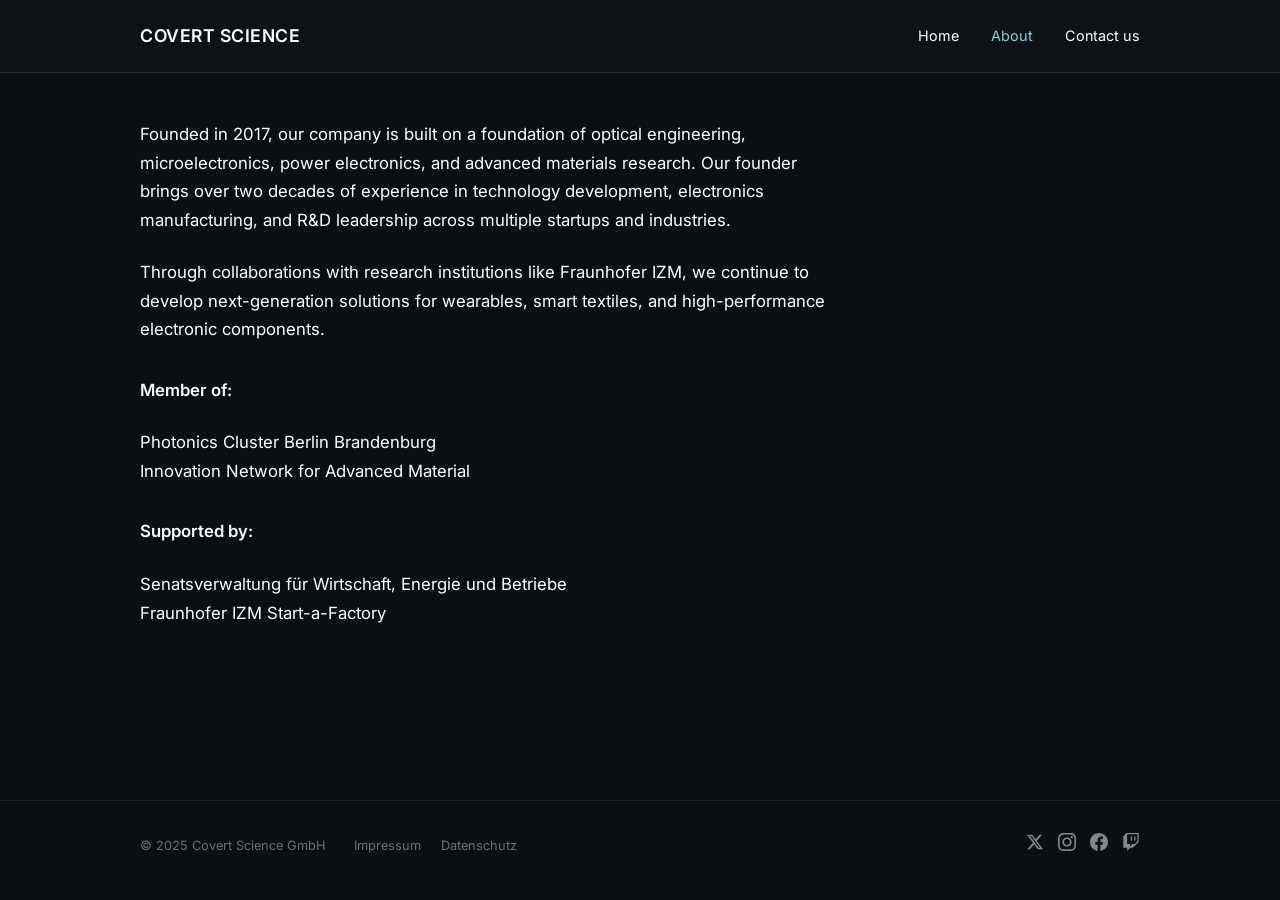
==== commit 0aab5380: "Fix About and Contact pages to match original design About page: - Remove gradient hero completely -" ====
--- a/about-us.html
+++ b/about-us.html
@@ -29,36 +29,21 @@
         </div>
     </nav>
 
-    <!-- Hero Section -->
-    <section class="about-hero page-header">
-        <h1>Covert Science GmbH</h1>
-        <p>Founded in 2017, our company is built on a foundation of optical engineering, microelectronics, power electronics, and advanced materials research.</p>
-    </section>
+    <!-- About Content - No Hero, just content on dark background -->
+    <section class="about-page">
+        <div class="container">
+            <div class="about-text-content">
+                <p>Founded in 2017, our company is built on a foundation of optical engineering, microelectronics, power electronics, and advanced materials research. Our founder brings over two decades of experience in technology development, electronics manufacturing, and R&D leadership across multiple startups and industries.</p>
 
-    <!-- About Content -->
-    <section class="section section-dark">
-        <div class="container">
-            <div class="about-content">
-                <div class="about-section">
-                    <p>The founder possesses more than twenty years of expertise in technology development, electronics manufacturing, and R&D leadership across multiple startups and industries.</p>
-                    <p>The organization collaborates with research institutions including Fraunhofer IZM to develop advanced solutions for wearables, smart textiles, and high-performance electronic components.</p>
-                </div>
+                <p>Through collaborations with research institutions like Fraunhofer IZM, we continue to develop next-generation solutions for wearables, smart textiles, and high-performance electronic components.</p>
 
-                <div class="about-section">
-                    <h2>Memberships</h2>
-                    <ul>
-                        <li>Photonics Cluster Berlin Brandenburg</li>
-                        <li>Innovation Network for Advanced Material</li>
-                    </ul>
-                </div>
+                <p class="about-label">Member of:</p>
+                <p>Photonics Cluster Berlin Brandenburg<br>
+                Innovation Network for Advanced Material</p>
 
-                <div class="about-section">
-                    <h2>Supported by</h2>
-                    <ul>
-                        <li>Senatsverwaltung für Wirtschaft, Energie und Betriebe</li>
-                        <li>Fraunhofer IZM Start-a-Factory</li>
-                    </ul>
-                </div>
+                <p class="about-label">Supported by:</p>
+                <p>Senatsverwaltung für Wirtschaft, Energie und Betriebe<br>
+                Fraunhofer IZM Start-a-Factory</p>
             </div>
         </div>
     </section>
--- a/css/style.css
+++ b/css/style.css
@@ -89,7 +89,7 @@
 .nav-container {
     max-width: var(--max-width);
     margin: 0 auto;
-    padding: 0 24px;
+    padding: 0 100px;
     display: flex;
     justify-content: space-between;
     align-items: center;
@@ -336,98 +336,55 @@
     border-color: var(--text-white);
 }
 
-/* About Page */
-.about-hero {
-    background: var(--gradient);
-    padding: 140px 24px 60px;
+/* About Page - Simple dark background layout */
+.about-page {
+    background: var(--bg-primary);
+    padding-top: 120px;
+    padding-bottom: 80px;
+    min-height: calc(100vh - 100px);
+}
+
+.about-text-content {
+    max-width: 700px;
+}
+
+.about-text-content p {
+    font-size: 1.05rem;
+    color: var(--text-white);
+    line-height: 1.7;
+    margin-bottom: 24px;
+}
+
+.about-label {
+    font-weight: 600;
+    margin-top: 32px;
+}
+
+/* Contact Page - Simple dark background layout */
+.contact-page {
+    background: var(--bg-primary);
+    padding-top: 100px;
+    padding-bottom: 80px;
+    min-height: calc(100vh - 100px);
+}
+
+.contact-title {
+    font-size: 2.5rem;
+    font-weight: 700;
     text-align: center;
-}
-
-.about-hero h1 {
-    font-size: 2.25rem;
-    font-weight: 600;
-    margin-bottom: 14px;
-    color: #0a0f13;
-}
-
-.about-hero p {
-    font-size: 1rem;
-    color: rgba(10, 15, 19, 0.8);
-    max-width: 650px;
+    margin-bottom: 48px;
+    color: var(--text-white);
+}
+
+.contact-form-container {
+    max-width: 500px;
     margin: 0 auto;
-    line-height: 1.6;
-}
-
-.about-content {
-    max-width: 800px;
-    margin: 0 auto;
-}
-
-.about-section {
-    margin-bottom: 40px;
-}
-
-.about-section h2 {
-    font-size: 1.25rem;
-    font-weight: 600;
-    margin-bottom: 14px;
-    color: var(--accent-cyan);
-}
-
-.about-section p {
-    font-size: 0.95rem;
-    color: var(--text-muted);
-    line-height: 1.7;
-    margin-bottom: 14px;
-}
-
-.about-section ul {
-    list-style: none;
-    padding: 0;
-}
-
-.about-section li {
-    font-size: 0.95rem;
-    color: var(--text-muted);
-    padding: 6px 0;
-    padding-left: 20px;
-    position: relative;
-}
-
-.about-section li::before {
-    content: '';
-    position: absolute;
-    left: 0;
-    top: 50%;
-    transform: translateY(-50%);
-    width: 6px;
-    height: 6px;
-    background: var(--gradient);
-    border-radius: 50%;
-}
-
-/* Contact Page */
-.contact-hero {
-    background: var(--gradient);
-    padding: 140px 24px 60px;
-    text-align: center;
-}
-
-.contact-hero h1 {
-    font-size: 2.25rem;
-    font-weight: 600;
-    margin-bottom: 0;
-    color: #0a0f13;
-}
-
-.contact-hero p {
-    font-size: 1rem;
-    color: rgba(10, 15, 19, 0.8);
-}
-
-.contact-form-container {
-    max-width: 600px;
-    margin: 0 auto;
+}
+
+.form-row {
+    display: grid;
+    grid-template-columns: 1fr 1fr;
+    gap: 16px;
 }
 
 .form-group {
@@ -436,7 +393,7 @@
 
 .form-group label {
     display: block;
-    font-size: 0.85rem;
+    font-size: 0.9rem;
     font-weight: 500;
     margin-bottom: 8px;
     color: var(--text-white);
@@ -448,48 +405,52 @@
     padding: 14px 16px;
     font-size: 0.95rem;
     font-family: var(--font-primary);
-    background: var(--bg-input);
-    border: 1px solid rgba(255, 255, 255, 0.1);
+    background: #2a3439;
+    border: none;
     border-radius: 6px;
     color: var(--text-white);
-    transition: border-color 0.2s ease;
+    transition: box-shadow 0.2s ease;
 }
 
 .form-group input::placeholder,
 .form-group textarea::placeholder {
-    color: transparent;
+    color: rgba(255, 255, 255, 0.4);
 }
 
 .form-group input:focus,
 .form-group textarea:focus {
     outline: none;
-    border-color: var(--accent-cyan);
+    box-shadow: 0 0 0 2px var(--accent-cyan);
 }
 
 .form-group textarea {
-    min-height: 140px;
+    min-height: 120px;
     resize: vertical;
 }
 
 .form-submit {
-    text-align: center;
-    margin-top: 28px;
-}
-
-.form-submit .btn {
-    min-width: 200px;
-    background: var(--accent-cyan);
+    margin-top: 24px;
+}
+
+.btn-submit {
+    width: 100%;
+    background: #b8b4e8;
     color: #0a0f13;
-}
-
-.form-submit .btn:hover {
-    background: #9ee0e8;
+    padding: 16px 32px;
+    font-size: 1rem;
+    font-weight: 500;
+    border-radius: 6px;
+}
+
+.btn-submit:hover {
+    background: #c9c6ed;
+    opacity: 1;
 }
 
 /* Legal Pages */
 .legal-hero {
     background: var(--gradient);
-    padding: 140px 24px 50px;
+    padding: 140px 100px 50px;
     text-align: center;
 }
 
@@ -611,8 +572,16 @@
 
 /* Responsive Design */
 @media (max-width: 1024px) {
-    .container {
+    .container,
+    .nav-container {
         padding: 0 60px;
+    }
+
+    .about-hero,
+    .contact-hero,
+    .legal-hero {
+        padding-left: 60px;
+        padding-right: 60px;
     }
 
     .hero-headline {
@@ -629,7 +598,8 @@
 }
 
 @media (max-width: 768px) {
-    .container {
+    .container,
+    .nav-container {
         padding: 0 24px;
     }
 
@@ -702,15 +672,25 @@
         font-size: 1.35rem;
     }
 
-    .about-hero h1,
-    .contact-hero h1,
     .legal-hero h1 {
         font-size: 1.75rem;
     }
 
-    .about-hero,
-    .contact-hero {
+    .legal-hero {
         padding: 120px 24px 50px;
+    }
+
+    .about-page,
+    .contact-page {
+        padding-top: 100px;
+    }
+
+    .contact-title {
+        font-size: 2rem;
+    }
+
+    .form-row {
+        grid-template-columns: 1fr;
     }
 
     .footer-content {
@@ -734,6 +714,7 @@
 }
 
 @media (max-width: 480px) {
+    .container,
     .nav-container {
         padding: 0 16px;
     }
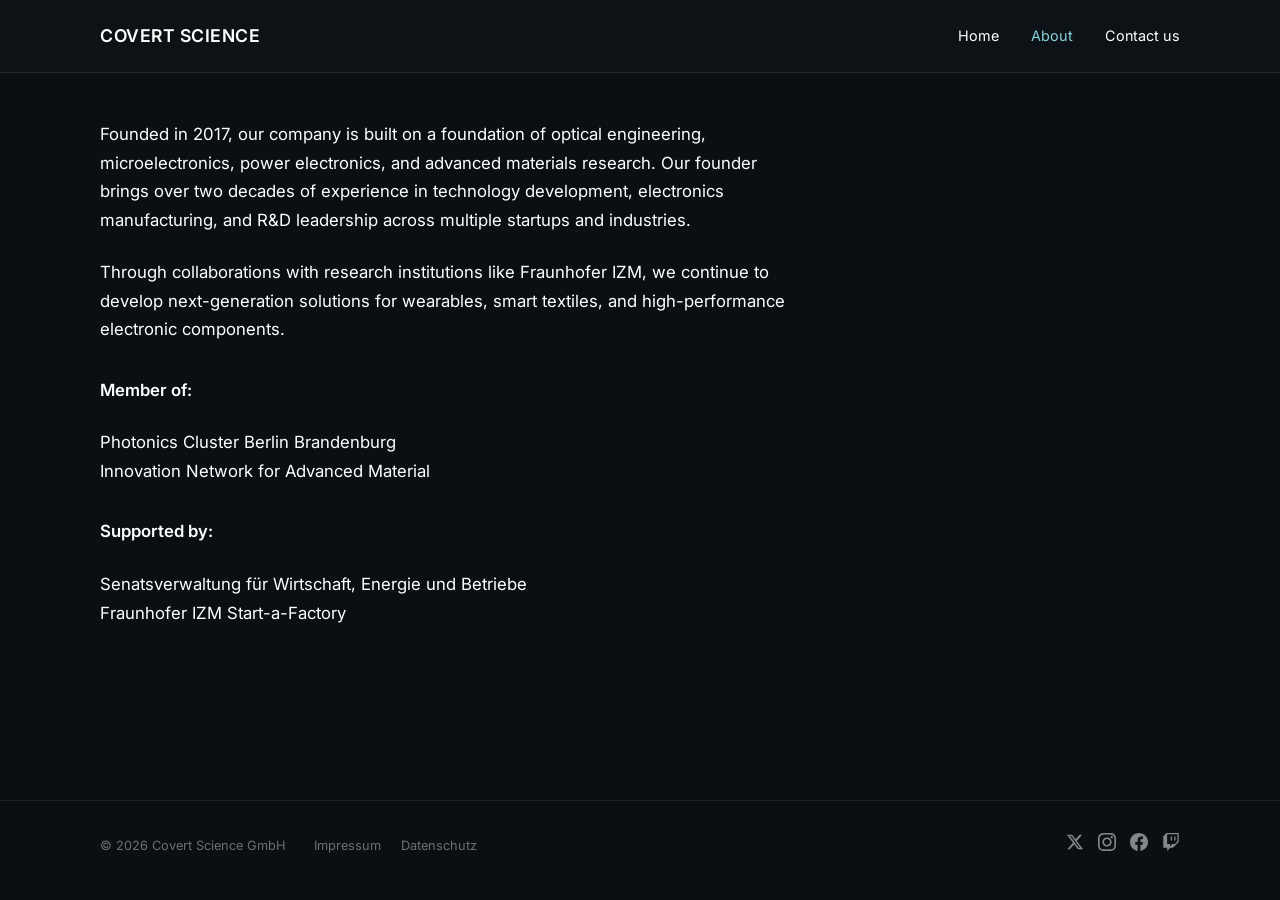
==== commit 6e74c7de: "Launch fixes: working contact form, current year and address - Contact form now posts to FormSubmit " ====
--- a/about-us.html
+++ b/about-us.html
@@ -53,7 +53,7 @@
         <div class="container">
             <div class="footer-content">
                 <div class="footer-left">
-                    <p class="footer-copyright">&copy; 2025 Covert Science GmbH</p>
+                    <p class="footer-copyright">&copy; 2026 Covert Science GmbH</p>
                     <div class="footer-links">
                         <a href="impressum.html">Impressum</a>
                         <a href="datenschutz.html">Datenschutz</a>
--- a/css/style.css
+++ b/css/style.css
@@ -19,6 +19,7 @@
     --font-primary: 'Inter', -apple-system, BlinkMacSystemFont, 'Segoe UI', Roboto, sans-serif;
     --font-display: 'Staatliches', cursive;
     --max-width: 1200px;
+    --edge-padding: 100px;
 }
 
 html {
@@ -51,9 +52,7 @@
 
 /* Container */
 .container {
-    max-width: var(--max-width);
-    margin: 0 auto;
-    padding: 0 100px;
+    padding: 0 var(--edge-padding);
 }
 
 @media (max-width: 1024px) {
@@ -87,9 +86,7 @@
 }
 
 .nav-container {
-    max-width: var(--max-width);
-    margin: 0 auto;
-    padding: 0 100px;
+    padding: 0 var(--edge-padding);
     display: flex;
     justify-content: space-between;
     align-items: center;
@@ -153,14 +150,8 @@
 /* Hero Section */
 .hero {
     background: linear-gradient(45deg, var(--accent-cyan) 0%, var(--accent-purple) 100%);
-    min-height: 400px;
-    padding-top: 100px;
-    display: flex;
-    align-items: flex-end;
-}
-
-.hero .container {
-    padding-bottom: 60px;
+    min-height: 500px;
+    padding: 96px var(--edge-padding) 56px;
 }
 
 .hero-headline {
@@ -172,6 +163,7 @@
     max-width: 580px;
     text-transform: uppercase;
     letter-spacing: 0.5px;
+    text-align: left;
 }
 
 /* Description Section */
@@ -381,6 +373,16 @@
     margin: 0 auto;
 }
 
+.form-success {
+    margin: 0 0 24px;
+    padding: 14px 18px;
+    border-radius: 6px;
+    background: rgba(137, 210, 220, 0.12);
+    border: 1px solid var(--accent-cyan);
+    color: var(--text-white);
+    font-size: 0.95rem;
+}
+
 .form-row {
     display: grid;
     grid-template-columns: 1fr 1fr;
@@ -572,16 +574,14 @@
 
 /* Responsive Design */
 @media (max-width: 1024px) {
-    .container,
-    .nav-container {
-        padding: 0 60px;
-    }
-
-    .about-hero,
-    .contact-hero,
-    .legal-hero {
-        padding-left: 60px;
-        padding-right: 60px;
+    :root {
+        --edge-padding: 60px;
+    }
+
+    .hero {
+        min-height: 400px;
+        padding-top: 80px;
+        padding-bottom: 48px;
     }
 
     .hero-headline {
@@ -598,9 +598,8 @@
 }
 
 @media (max-width: 768px) {
-    .container,
-    .nav-container {
-        padding: 0 24px;
+    :root {
+        --edge-padding: 24px;
     }
 
     .nav-links {
@@ -625,11 +624,8 @@
     }
 
     .hero {
-        min-height: 260px;
+        min-height: 280px;
         padding-top: 80px;
-    }
-
-    .hero .container {
         padding-bottom: 36px;
     }
 
@@ -714,17 +710,13 @@
 }
 
 @media (max-width: 480px) {
-    .container,
-    .nav-container {
-        padding: 0 16px;
+    :root {
+        --edge-padding: 16px;
     }
 
     .hero {
         min-height: 220px;
         padding-top: 70px;
-    }
-
-    .hero .container {
         padding-bottom: 30px;
     }
 
